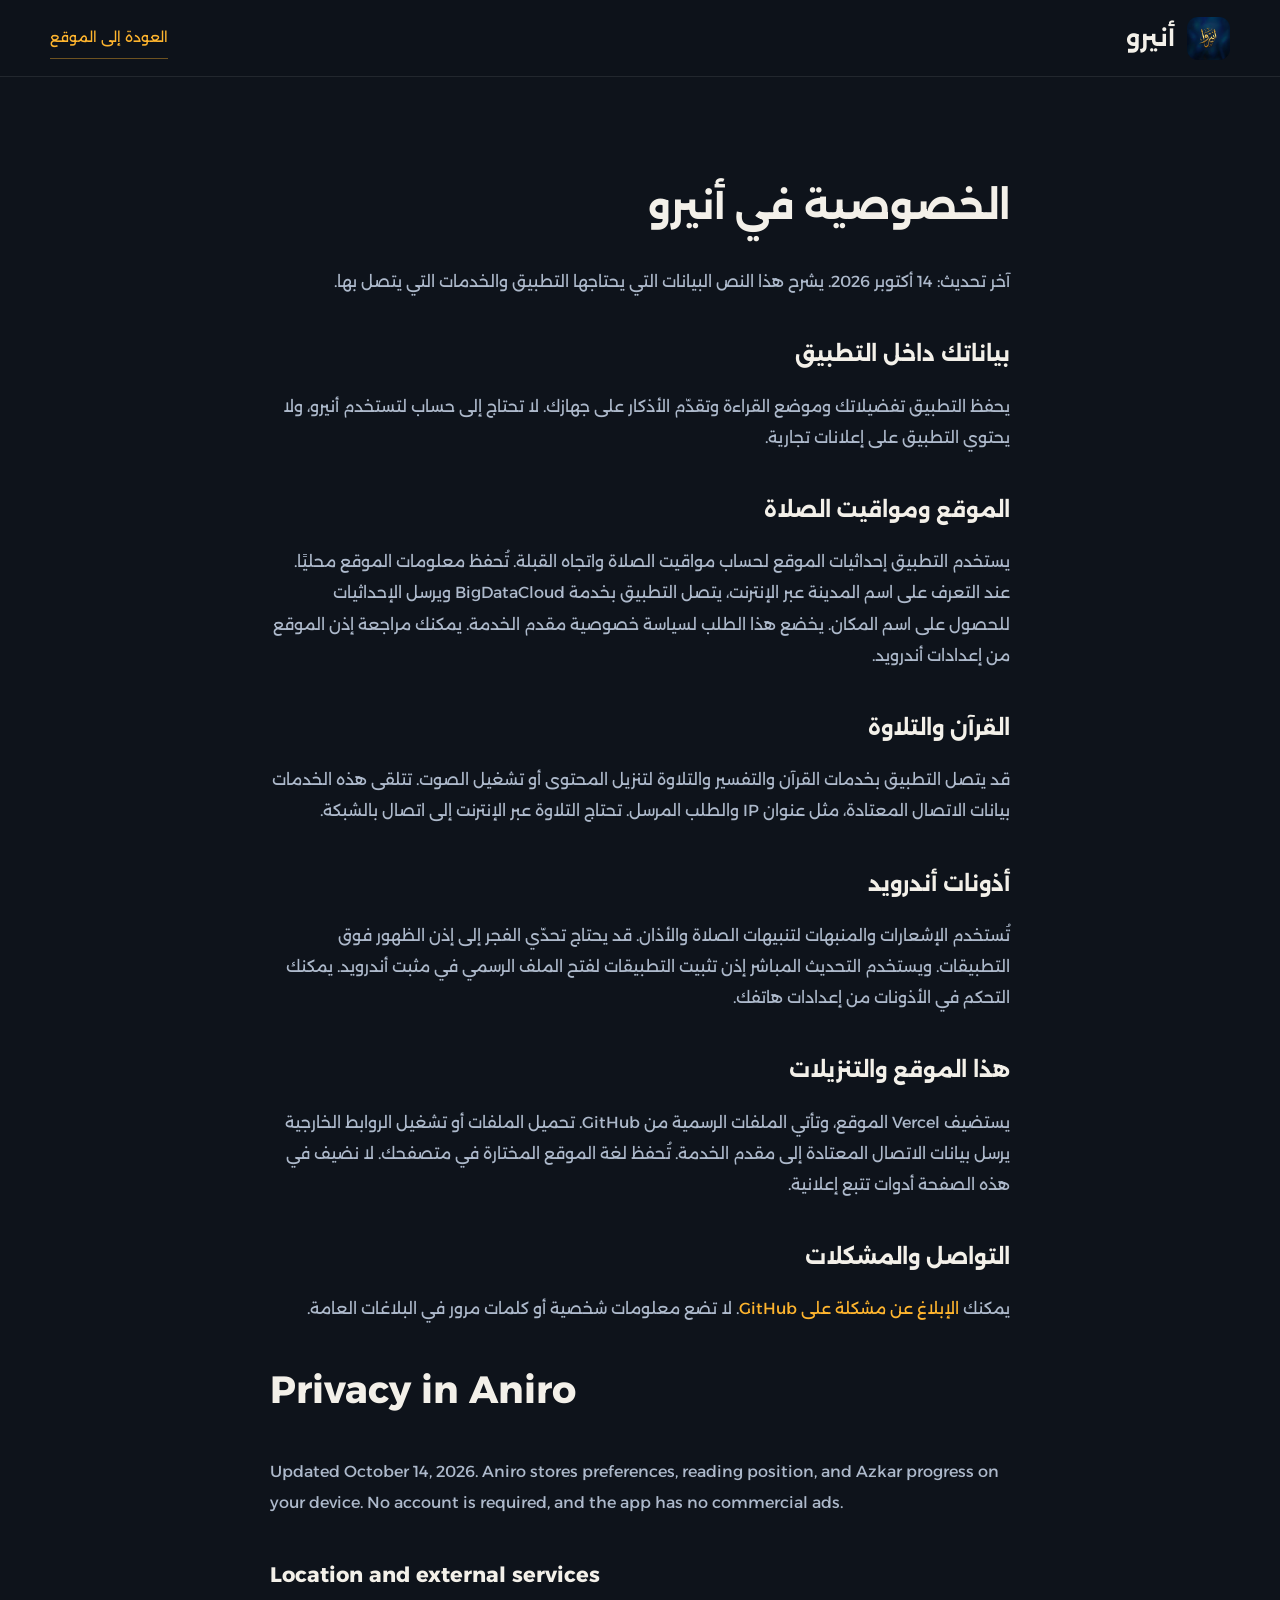
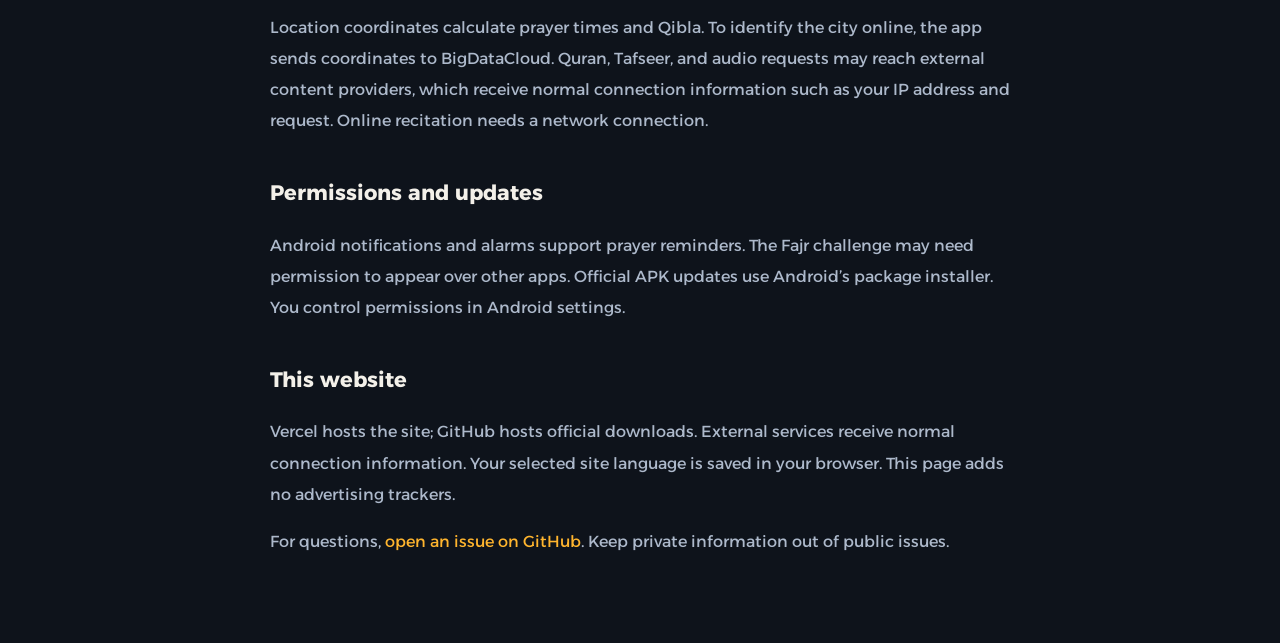
==== privacy.html @ b25a4a14 "Refresh Aniro website with current screenshots, launch films, and official updates" ====
<!doctype html><html lang="ar" dir="rtl"><head><meta charset="utf-8"><meta name="viewport" content="width=device-width,initial-scale=1"><title>الخصوصية — أنيرو</title><meta name="description" content="كيف يستخدم أنيرو الموقع والأذونات والخدمات الخارجية."><link rel="icon" href="/favicon.png"><link rel="stylesheet" href="/styles.css"><link rel="canonical" href="https://aniro.vercel.app/privacy.html"></head><body><header class="site-header"><div class="container nav-bar"><a class="brand" href="/"><img src="/assets/logo.png" width="43" height="43" alt=""><span>أنيرو</span></a><a class="text-link" href="/">العودة إلى الموقع</a></div></header><main class="container policy"><h1>الخصوصية في أنيرو</h1><p>آخر تحديث: 14 أكتوبر 2026. يشرح هذا النص البيانات التي يحتاجها التطبيق والخدمات التي يتصل بها.</p><h2>بياناتك داخل التطبيق</h2><p>يحفظ التطبيق تفضيلاتك وموضع القراءة وتقدّم الأذكار على جهازك. لا تحتاج إلى حساب لتستخدم أنيرو، ولا يحتوي التطبيق على إعلانات تجارية.</p><h2>الموقع ومواقيت الصلاة</h2><p>يستخدم التطبيق إحداثيات الموقع لحساب مواقيت الصلاة واتجاه القبلة. تُحفظ معلومات الموقع محليًا. عند التعرف على اسم المدينة عبر الإنترنت، يتصل التطبيق بخدمة BigDataCloud ويرسل الإحداثيات للحصول على اسم المكان. يخضع هذا الطلب لسياسة خصوصية مقدم الخدمة. يمكنك مراجعة إذن الموقع من إعدادات أندرويد.</p><h2>القرآن والتلاوة</h2><p>قد يتصل التطبيق بخدمات القرآن والتفسير والتلاوة لتنزيل المحتوى أو تشغيل الصوت. تتلقى هذه الخدمات بيانات الاتصال المعتادة، مثل عنوان IP والطلب المرسل. تحتاج التلاوة عبر الإنترنت إلى اتصال بالشبكة.</p><h2>أذونات أندرويد</h2><p>تُستخدم الإشعارات والمنبهات لتنبيهات الصلاة والأذان. قد يحتاج تحدّي الفجر إلى إذن الظهور فوق التطبيقات. ويستخدم التحديث المباشر إذن تثبيت التطبيقات لفتح الملف الرسمي في مثبت أندرويد. يمكنك التحكم في الأذونات من إعدادات هاتفك.</p><h2>هذا الموقع والتنزيلات</h2><p>يستضيف Vercel الموقع، وتأتي الملفات الرسمية من GitHub. تحميل الملفات أو تشغيل الروابط الخارجية يرسل بيانات الاتصال المعتادة إلى مقدم الخدمة. تُحفظ لغة الموقع المختارة في متصفحك. لا نضيف في هذه الصفحة أدوات تتبع إعلانية.</p><h2>التواصل والمشكلات</h2><p>يمكنك <a href="https://github.com/its3li/Aniro/issues" target="_blank" rel="noopener noreferrer">الإبلاغ عن مشكلة على GitHub</a>. لا تضع معلومات شخصية أو كلمات مرور في البلاغات العامة.</p><section lang="en" dir="ltr"><h1>Privacy in Aniro</h1><p>Updated October 14, 2026. Aniro stores preferences, reading position, and Azkar progress on your device. No account is required, and the app has no commercial ads.</p><h2>Location and external services</h2><p>Location coordinates calculate prayer times and Qibla. To identify the city online, the app sends coordinates to BigDataCloud. Quran, Tafseer, and audio requests may reach external content providers, which receive normal connection information such as your IP address and request. Online recitation needs a network connection.</p><h2>Permissions and updates</h2><p>Android notifications and alarms support prayer reminders. The Fajr challenge may need permission to appear over other apps. Official APK updates use Android’s package installer. You control permissions in Android settings.</p><h2>This website</h2><p>Vercel hosts the site; GitHub hosts official downloads. External services receive normal connection information. Your selected site language is saved in your browser. This page adds no advertising trackers.</p><p>For questions, <a href="https://github.com/its3li/Aniro/issues" target="_blank" rel="noopener noreferrer">open an issue on GitHub</a>. Keep private information out of public issues.</p></section></main></body></html>
---- styles.css ----
@font-face{font-family:Alexandria;src:url('/assets/fonts/alexandria.ttf') format('truetype');font-weight:100 900;font-display:swap}
@font-face{font-family:Space;src:url('/assets/fonts/space-grotesk.ttf') format('truetype');font-weight:300 700;font-display:swap}
:root{color-scheme:dark;--canvas:#0e131b;--surface:#161d28;--surface-soft:#111822;--ink:#f3f0e9;--muted:#adb9cb;--amber:#ffb52e;--line:#ffffff16;--radius:18px;--container:1180px}
*{box-sizing:border-box}html{scroll-behavior:smooth;scroll-padding-top:96px}body{margin:0;background:var(--canvas);color:var(--ink);font:400 16px/1.8 Alexandria,system-ui,sans-serif}html[lang=en] body{font-family:Space,system-ui,sans-serif}button,a{-webkit-tap-highlight-color:transparent}a{color:inherit;text-decoration:none}button{font:inherit;color:inherit;cursor:pointer}img{max-width:100%;height:auto;display:block}button:disabled{cursor:default}button:focus-visible,a:focus-visible,summary:focus-visible{outline:2px solid var(--amber);outline-offset:6px}::selection{background:var(--amber);color:var(--canvas)}.container{width:min(var(--container),calc(100% - 64px));margin-inline:auto}.skip-link{position:fixed;inset-inline-start:16px;top:12px;background:var(--amber);color:var(--canvas);padding:10px 18px;z-index:100;transform:translateY(-150%)}.skip-link:focus{transform:none}.site-header{position:sticky;top:0;z-index:30;background:#0e131be8;border-bottom:1px solid var(--line);backdrop-filter:blur(18px)}.nav-bar{height:76px;display:flex;align-items:center;justify-content:space-between;gap:28px}.brand{display:flex;align-items:center;gap:12px;font-size:24px;font-weight:650;white-space:nowrap}.brand img{width:43px;height:43px;border-radius:11px}.navigation{display:flex;align-items:center;gap:30px;font-size:13px;color:var(--muted)}.navigation a{padding:10px 0;transition:color .2s}.navigation a:hover{color:var(--ink)}.nav-actions{display:flex;align-items:center;gap:18px}.language-button{border:0;background:none;min-width:44px;min-height:44px;font-family:Space,Alexandria,sans-serif;font-size:14px}.button{min-height:50px;display:inline-flex;align-items:center;justify-content:center;gap:12px;padding:12px 24px;border:1px solid transparent;border-radius:12px;background:var(--amber);color:#10151d;font-weight:650;font-size:14px;white-space:nowrap;transition:transform .2s,background .2s}.button:hover{background:#ffc354;transform:translateY(-2px)}.button:active{transform:translateY(1px)}.button-small{min-height:42px;padding:9px 18px;font-size:12px}.button-quiet{background:transparent;color:var(--ink);border-color:#ffffff25}.button-quiet:hover{background:#ffffff09}.icon{width:22px;height:22px;flex-shrink:0;filter:brightness(0) saturate(100%) invert(95%)}.button .icon{filter:none}.button-quiet .icon{filter:brightness(0) invert(95%)}.menu-button{display:none;border:0;background:transparent;min-width:44px;min-height:44px}.mobile-nav{display:none;padding:10px 32px 22px;gap:10px}.mobile-nav a{padding:10px}.hero{position:relative;isolation:isolate;overflow:hidden}.hero-grid{display:grid;grid-template-columns:1.03fr 1fr;align-items:center;gap:60px;min-height:650px;padding-block:54px 64px}.hero-copy h1{font-size:clamp(46px,5vw,66px);font-weight:650;line-height:1.4;letter-spacing:-2px;margin:0 0 22px}.hero-copy h1 span{display:block;color:var(--amber)}html[lang=en] .hero-copy h1{font-size:clamp(48px,5.3vw,70px);line-height:1.13;letter-spacing:-3px}.hero-copy p{font-size:17px;color:var(--muted);max-width:420px;line-height:1.9;margin:0 0 32px}.hero-actions{display:flex;flex-wrap:wrap;gap:14px}.hero-visual{height:530px;position:relative;display:flex;align-items:center;justify-content:center;direction:ltr;isolation:isolate}.hero-visual:before{content:'';position:absolute;width:400px;height:400px;border-radius:50%;background:#ffb52e09;filter:blur(34px);z-index:-1}.device{background:#1a2230;border:6px solid #28313e;border-radius:31px;overflow:hidden;box-shadow:0 24px 65px #05091080;aspect-ratio:1080/2392}.device img{width:100%;height:100%;object-fit:contain}.hero-device{width:239px;z-index:2;rotate:-3deg}.hero-device-back{position:absolute;width:186px;rotate:9deg;translate:140px 20px;z-index:1;opacity:.78}.hero-visual .device{transition:transform .55s cubic-bezier(.2,.8,.2,1)}.hero-visual:hover .hero-device{transform:translateY(-6px) rotate(2deg)}.hero-visual:hover .hero-device-back{transform:translateX(10px) rotate(-2deg)}.essentials{border-block:1px solid var(--line);background:var(--surface-soft)}.essential-row{display:flex;justify-content:space-between;align-items:center;gap:24px;padding-block:22px;color:var(--muted);font-size:13px}.essential-row span{display:inline-flex;gap:10px;align-items:center}.essential-row .icon{width:19px;height:19px;opacity:.8}.section{padding-block:108px;scroll-margin-top:80px}.section-heading{max-width:650px;margin-bottom:48px}.section-heading h2,.support h2{font-weight:600;font-size:clamp(28px,3.3vw,44px);line-height:1.5;letter-spacing:-1px;margin:0 0 14px}.section-heading p{font-size:16px;line-height:1.9;color:var(--muted);margin:0;max-width:570px}html[lang=en] .section-heading h2{line-height:1.2;letter-spacing:-1.6px}.showcase-grid{display:grid;grid-template-columns:.9fr 1.1fr;align-items:center;gap:90px}.showcase-view{background:linear-gradient(140deg,#1b2533,#111924);height:650px;border-radius:24px;display:flex;align-items:center;justify-content:center;position:relative;overflow:hidden}.showcase-view:before{content:'';position:absolute;width:320px;height:320px;border:1px solid #ffb52e18;border-radius:50%}.showcase-device{width:256px;border-width:5px;box-shadow:0 20px 55px #080e17aa;transition:opacity .15s,transform .25s}.feature-tabs{display:flex;gap:8px;flex-wrap:wrap;margin-bottom:36px}.feature-tab{border:1px solid var(--line);background:transparent;border-radius:8px;min-height:44px;padding:10px 17px;font-size:13px;color:var(--muted);transition:background .2s,color .2s}.feature-tab[aria-selected=true]{background:var(--amber);border-color:var(--amber);color:#131a23}.feature-tab:hover{border-color:#ffffff44}.feature-detail h3{font-size:32px;font-weight:600;margin:0 0 20px;line-height:1.5;letter-spacing:-.7px}.feature-detail p{color:var(--muted);font-size:16px;line-height:1.95;margin:0;max-width:430px}.feature-detail ul{margin:26px 0 0;padding:0;list-style:none}.feature-detail li{display:flex;align-items:start;gap:12px;color:#d4dcea;font-size:14px;margin-top:14px}.feature-detail li .icon{filter:brightness(0) saturate(100%) invert(77%) sepia(65%) saturate(600%);width:20px;margin-top:3px}.feature-detail .image-note{margin-top:28px;font-size:12px;color:#94a3b8}.text-link{display:inline-flex;align-items:center;gap:10px;font-size:14px;padding:8px 0;border-bottom:1px solid #ffb52e66;color:var(--amber)}.text-link .icon{filter:brightness(0) saturate(100%) invert(77%) sepia(65%) saturate(600%)}.daily{padding-top:10px}.daily-grid{display:grid;grid-template-columns:1.2fr 1fr 1fr;gap:32px}.daily-item h3{font-size:22px;font-weight:550;margin:25px 0 8px;line-height:1.5}.daily-item p{font-size:14px;color:var(--muted);margin:0;line-height:1.85;max-width:300px}.daily-picture{height:390px;background:var(--surface-soft);border-radius:20px;overflow:hidden;position:relative;display:flex;justify-content:center;align-items:flex-start;padding-top:35px}.daily-picture img{width:205px;border-radius:22px;border:4px solid #27313d;box-shadow:0 18px 40px #080e1799}.daily-item:first-child .daily-picture{height:430px;background:#1b242e}.daily-item:first-child img{width:250px}.film-banner{display:grid;grid-template-columns:1fr 1fr;align-items:center;gap:60px;padding:50px;border:1px solid var(--line);border-radius:24px;background:var(--surface-soft);margin-top:76px}.film-banner h3{font-size:27px;font-weight:550;margin:0 0 12px;line-height:1.5}.film-banner p{font-size:14px;line-height:1.9;color:var(--muted);margin:0}.film-thumb{display:flex;align-items:center;justify-content:center;position:relative;background:#080e17;border:0;min-height:200px;overflow:hidden;border-radius:16px}.film-thumb img{width:80px;border-radius:20px;opacity:.8}.film-thumb .play-circle{width:52px;height:52px;position:absolute;border-radius:50%;background:var(--amber);display:grid;place-items:center;translate:75px 0;transition:scale .2s}.film-thumb:hover .play-circle{scale:1.08}.play-circle .icon{filter:none;width:20px}.install-section{background:var(--surface-soft);border-block:1px solid var(--line)}.install-grid{display:grid;grid-template-columns:1.2fr .8fr;gap:90px;align-items:start}.steps{counter-reset:steps;margin:0;padding:0;list-style:none}.steps li{display:grid;grid-template-columns:48px 1fr;gap:20px;padding-bottom:34px}.steps li:before{counter-increment:steps;content:counter(steps);width:44px;height:44px;display:grid;place-items:center;border:1px solid #ffb52e55;border-radius:12px;color:var(--amber);font-family:Space,sans-serif;font-size:18px}.steps h3{font-size:18px;line-height:1.6;margin:2px 0 10px;font-weight:550}.steps p{color:var(--muted);font-size:14px;line-height:1.9;margin:0;max-width:490px}.install-note{font-size:13px;line-height:1.9;color:#c4cede;background:#ffffff04;border-inline-start:2px solid var(--amber);padding:18px 22px;margin-top:4px}.release-block{border:1px solid var(--line);border-radius:20px;padding:32px;background:var(--canvas)}.release-block h3{font-size:22px;margin:0 0 16px;font-weight:550}.release-meta{display:flex;gap:12px;align-items:center;flex-wrap:wrap;font:14px Space,sans-serif;color:var(--muted);margin-bottom:26px}.release-version{color:var(--amber);font-weight:600}.release-block .button{width:100%}.release-status{font-size:12px;color:var(--muted);margin:16px 0 0;min-height:24px}.release-status a{color:var(--amber);text-decoration:underline}.release-block details{margin-top:24px;font-size:13px;border-top:1px solid var(--line);padding-top:18px}.release-block summary{cursor:pointer;font-weight:550}.release-block details p{color:var(--muted);line-height:1.9}.support{padding-block:76px;display:flex;align-items:center;justify-content:space-between;gap:60px}.support h2{font-size:28px}.support p{color:var(--muted);font-size:14px;margin:0;max-width:590px}.site-footer{border-top:1px solid var(--line)}.footer-row{display:flex;align-items:center;justify-content:space-between;gap:30px;padding-block:32px;font-size:12px;color:var(--muted)}.footer-links{display:flex;gap:25px;flex-wrap:wrap}.footer-links a:hover{color:var(--ink)}.footer-brand{font-weight:550;font-size:18px;color:var(--ink)}dialog{border:1px solid #ffffff28;background:var(--canvas);color:var(--ink);padding:24px;border-radius:22px;max-width:min(520px,calc(100% - 32px));max-height:calc(100dvh - 32px);width:100%;overflow:auto}dialog::backdrop{background:#050910dc;backdrop-filter:blur(8px)}.dialog-top{display:flex;align-items:center;justify-content:space-between;gap:20px;margin-bottom:18px}.dialog-top h2{font-size:18px;font-weight:550;margin:0}.close-button{border:0;background:#ffffff09;border-radius:50%;width:44px;height:44px;display:grid;place-items:center}.movie-player{display:block;width:auto;max-width:100%;max-height:65dvh;aspect-ratio:9/16;margin:auto;border-radius:15px;background:#080e17}.movie-language{display:flex;gap:12px;margin-top:18px;justify-content:center}.movie-language button{background:transparent;border:1px solid var(--line);border-radius:8px;padding:8px 15px;min-height:44px;font-size:13px}.movie-language button[aria-pressed=true]{border-color:var(--amber);color:var(--amber)}.policy{max-width:740px;padding-block:70px}.policy h1{font-size:38px}.policy h2{font-size:21px;margin-top:38px}.policy p{color:var(--muted);line-height:1.95}.policy a{color:var(--amber)}[hidden]{display:none!important}.reveal{opacity:1}.motion-ready .reveal{opacity:0;translate:0 20px;transition:opacity .65s,translate .65s}.motion-ready .reveal.is-visible{opacity:1;translate:0 0}
@media(min-width:768px) and (max-height:780px){.hero-grid{min-height:570px;padding-block:34px}.hero-visual{height:465px}.hero-device{width:206px}.hero-device-back{width:166px;translate:116px 15px}}
@media(max-width:1023px){.navigation{gap:18px}.hero-grid{gap:32px}.hero-copy h1{font-size:48px}.hero-copy p{font-size:15px}.hero-visual{height:475px}.hero-device{width:213px}.hero-device-back{width:170px;translate:108px 10px}.showcase-grid{gap:45px}.daily-grid{gap:20px}.install-grid{gap:40px}.film-banner{gap:30px;padding:32px}}
@media(max-width:767px){.container{width:calc(100% - 36px)}.nav-bar{height:68px;gap:14px}.brand{font-size:20px;gap:8px}.brand img{width:36px;height:36px;border-radius:9px}.navigation{display:none}.menu-button{display:grid;place-items:center}.nav-actions{gap:8px}.nav-actions .button-small{display:none}.mobile-nav.is-open{display:grid}.hero-grid{grid-template-columns:1fr;gap:20px;padding-block:34px 36px;min-height:0}.hero-copy{text-align:center}.hero-copy h1{font-size:42px;letter-spacing:-1px;margin-bottom:17px}html[lang=en] .hero-copy h1{font-size:48px;letter-spacing:-2px}.hero-copy p{font-size:14px;max-width:340px;margin:0 auto 25px}.hero-actions{justify-content:center;gap:10px}.hero-actions .button{font-size:12px;padding:11px 17px;min-height:46px}.hero-visual{height:385px}.hero-device{width:172px;rotate:-2deg}.hero-device-back{width:138px;translate:98px 12px}.essential-row{justify-content:center;flex-wrap:wrap;gap:16px 24px;font-size:11px;padding-block:18px}.essential-row .icon{width:16px;height:16px}.section{padding-block:65px}.section-heading{margin-bottom:30px}.section-heading h2{font-size:29px}.section-heading p{font-size:14px}.showcase-grid{grid-template-columns:1fr;gap:26px}.showcase-view{height:485px;grid-row:2}.showcase-device{width:204px}.feature-tabs{gap:7px;margin-bottom:23px}.feature-tab{font-size:11px;padding:9px 12px;min-height:44px}.feature-detail h3{font-size:26px;margin-bottom:14px}.feature-detail p{font-size:14px}.feature-detail ul{margin-top:19px;display:grid;gap:8px}.feature-detail li{font-size:12px;margin:0}.feature-detail .image-note{margin-top:14px;font-size:11px}.daily{padding-top:0}.daily-grid{grid-template-columns:1fr;gap:36px}.daily-item{display:grid;grid-template-columns:145px 1fr;gap:20px;align-items:center}.daily-picture,.daily-item:first-child .daily-picture{height:240px;padding-top:18px;border-radius:15px}.daily-picture img,.daily-item:first-child img{width:128px;border-radius:15px;border-width:3px}.daily-item h3{font-size:19px;margin:0 0 10px}.daily-item p{font-size:12px}.film-banner{grid-template-columns:1fr;gap:26px;padding:25px;margin-top:45px}.film-banner h3{font-size:24px}.film-thumb{min-height:170px}.install-grid{grid-template-columns:1fr;gap:32px}.steps li{grid-template-columns:38px 1fr;gap:14px}.steps li:before{width:36px;height:36px;font-size:15px}.steps h3{font-size:16px}.steps p{font-size:12px}.release-block{padding:25px}.support{flex-direction:column;align-items:start;gap:24px;padding-block:48px}.support h2{font-size:24px}.support p{font-size:13px}.footer-row{align-items:start;flex-direction:column;gap:18px}.footer-links{gap:20px}.policy{padding-block:40px}.policy h1{font-size:30px}}
@media(max-width:359px){.hero-copy h1{font-size:37px}.hero-visual{height:350px}.hero-device{width:156px}.hero-device-back{width:124px;translate:84px 10px}.hero-actions .button{padding-inline:12px;font-size:11px}.daily-item{grid-template-columns:120px 1fr;gap:16px}.daily-picture img,.daily-item:first-child img{width:110px}}
@media(prefers-reduced-motion:reduce){html{scroll-behavior:auto}*,*:before,*:after{animation:none!important;transition:none!important}.motion-ready .reveal{opacity:1;translate:none}.hero-visual:hover .device{transform:none}}
@supports not (backdrop-filter:blur(1px)){.site-header{background:var(--canvas)}}
.hero-copy h1 .hero-first-line{color:var(--ink)}
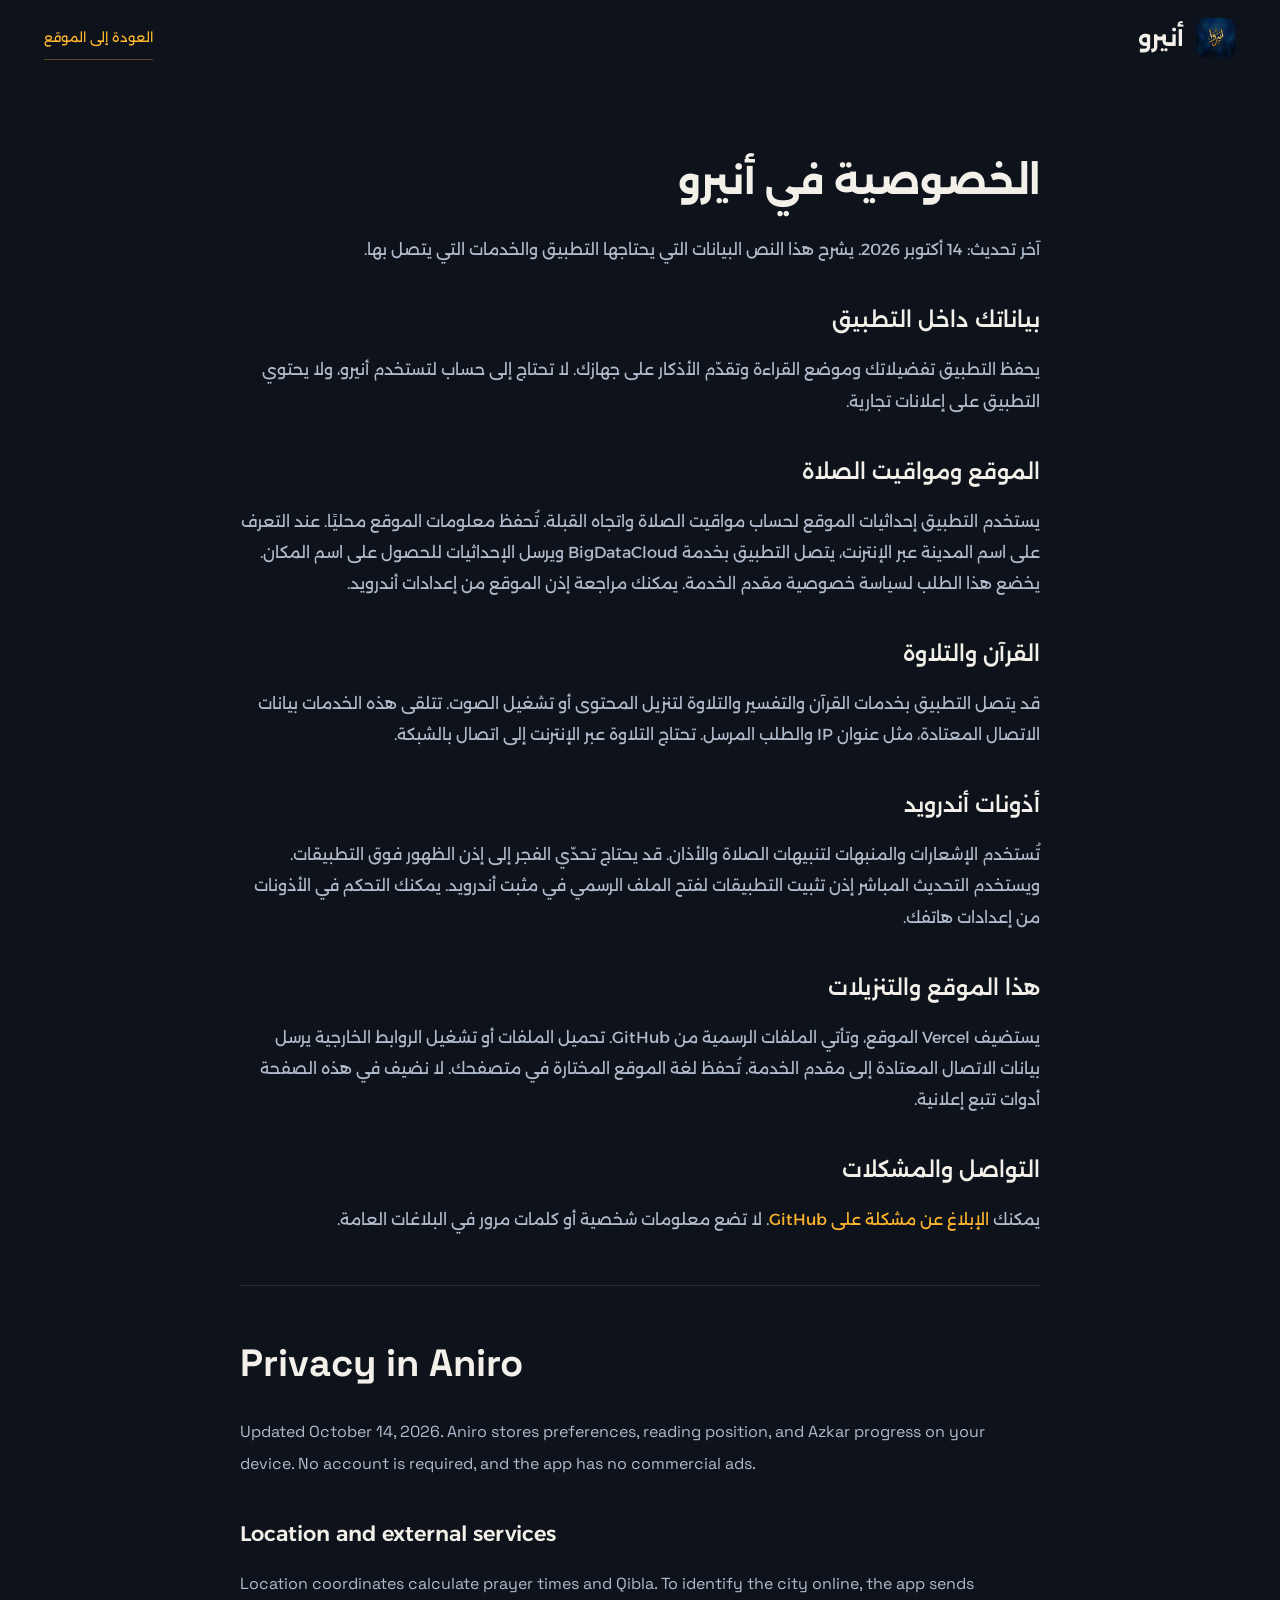
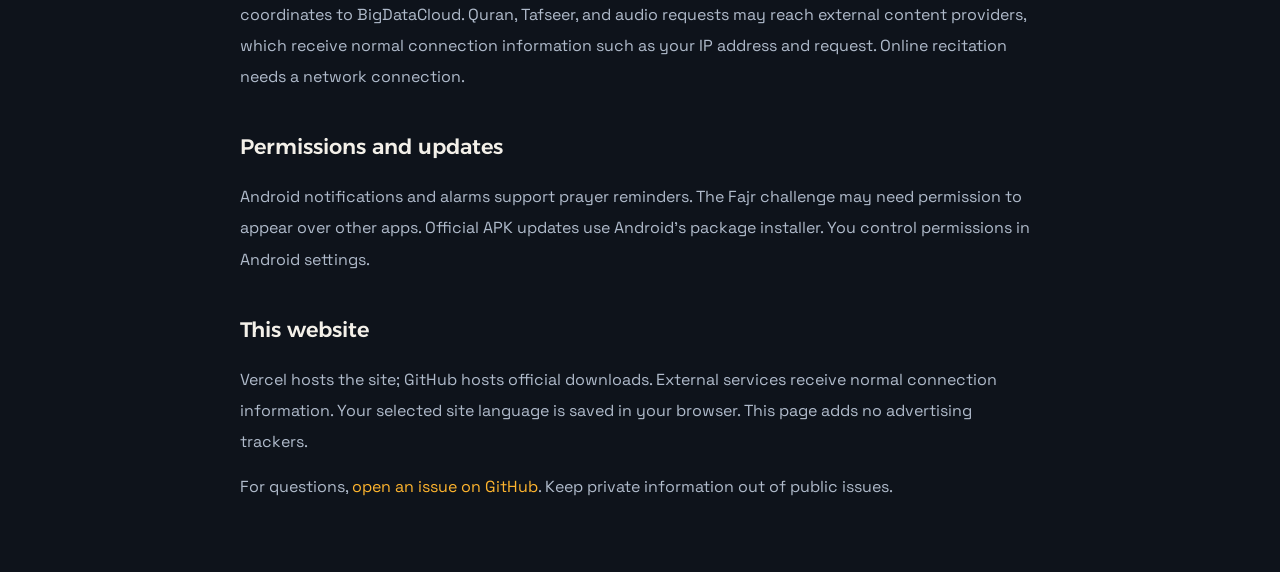
==== commit 8552b923: "Redesign the full Aniro website with an open screenshot gallery" ====
--- a/privacy.html
+++ b/privacy.html
@@ -1 +1 @@
-<!doctype html><html lang="ar" dir="rtl"><head><meta charset="utf-8"><meta name="viewport" content="width=device-width,initial-scale=1"><title>الخصوصية — أنيرو</title><meta name="description" content="كيف يستخدم أنيرو الموقع والأذونات والخدمات الخارجية."><link rel="icon" href="/favicon.png"><link rel="stylesheet" href="/styles.css"><link rel="canonical" href="https://aniro.vercel.app/privacy.html"></head><body><header class="site-header"><div class="container nav-bar"><a class="brand" href="/"><img src="/assets/logo.png" width="43" height="43" alt=""><span>أنيرو</span></a><a class="text-link" href="/">العودة إلى الموقع</a></div></header><main class="container policy"><h1>الخصوصية في أنيرو</h1><p>آخر تحديث: 14 أكتوبر 2026. يشرح هذا النص البيانات التي يحتاجها التطبيق والخدمات التي يتصل بها.</p><h2>بياناتك داخل التطبيق</h2><p>يحفظ التطبيق تفضيلاتك وموضع القراءة وتقدّم الأذكار على جهازك. لا تحتاج إلى حساب لتستخدم أنيرو، ولا يحتوي التطبيق على إعلانات تجارية.</p><h2>الموقع ومواقيت الصلاة</h2><p>يستخدم التطبيق إحداثيات الموقع لحساب مواقيت الصلاة واتجاه القبلة. تُحفظ معلومات الموقع محليًا. عند التعرف على اسم المدينة عبر الإنترنت، يتصل التطبيق بخدمة BigDataCloud ويرسل الإحداثيات للحصول على اسم المكان. يخضع هذا الطلب لسياسة خصوصية مقدم الخدمة. يمكنك مراجعة إذن الموقع من إعدادات أندرويد.</p><h2>القرآن والتلاوة</h2><p>قد يتصل التطبيق بخدمات القرآن والتفسير والتلاوة لتنزيل المحتوى أو تشغيل الصوت. تتلقى هذه الخدمات بيانات الاتصال المعتادة، مثل عنوان IP والطلب المرسل. تحتاج التلاوة عبر الإنترنت إلى اتصال بالشبكة.</p><h2>أذونات أندرويد</h2><p>تُستخدم الإشعارات والمنبهات لتنبيهات الصلاة والأذان. قد يحتاج تحدّي الفجر إلى إذن الظهور فوق التطبيقات. ويستخدم التحديث المباشر إذن تثبيت التطبيقات لفتح الملف الرسمي في مثبت أندرويد. يمكنك التحكم في الأذونات من إعدادات هاتفك.</p><h2>هذا الموقع والتنزيلات</h2><p>يستضيف Vercel الموقع، وتأتي الملفات الرسمية من GitHub. تحميل الملفات أو تشغيل الروابط الخارجية يرسل بيانات الاتصال المعتادة إلى مقدم الخدمة. تُحفظ لغة الموقع المختارة في متصفحك. لا نضيف في هذه الصفحة أدوات تتبع إعلانية.</p><h2>التواصل والمشكلات</h2><p>يمكنك <a href="https://github.com/its3li/Aniro/issues" target="_blank" rel="noopener noreferrer">الإبلاغ عن مشكلة على GitHub</a>. لا تضع معلومات شخصية أو كلمات مرور في البلاغات العامة.</p><section lang="en" dir="ltr"><h1>Privacy in Aniro</h1><p>Updated October 14, 2026. Aniro stores preferences, reading position, and Azkar progress on your device. No account is required, and the app has no commercial ads.</p><h2>Location and external services</h2><p>Location coordinates calculate prayer times and Qibla. To identify the city online, the app sends coordinates to BigDataCloud. Quran, Tafseer, and audio requests may reach external content providers, which receive normal connection information such as your IP address and request. Online recitation needs a network connection.</p><h2>Permissions and updates</h2><p>Android notifications and alarms support prayer reminders. The Fajr challenge may need permission to appear over other apps. Official APK updates use Android’s package installer. You control permissions in Android settings.</p><h2>This website</h2><p>Vercel hosts the site; GitHub hosts official downloads. External services receive normal connection information. Your selected site language is saved in your browser. This page adds no advertising trackers.</p><p>For questions, <a href="https://github.com/its3li/Aniro/issues" target="_blank" rel="noopener noreferrer">open an issue on GitHub</a>. Keep private information out of public issues.</p></section></main></body></html>
+<!doctype html><html lang="ar" dir="rtl"><head><meta charset="utf-8"><meta name="viewport" content="width=device-width,initial-scale=1"><title>الخصوصية | أنيرو</title><meta name="description" content="كيف يستخدم أنيرو الموقع والأذونات والخدمات الخارجية."><link rel="icon" href="/favicon.png"><link rel="stylesheet" href="/styles.css"><link rel="canonical" href="https://aniro.vercel.app/privacy.html"></head><body><header class="site-header"><div class="container nav-bar"><a class="brand" href="/"><img src="/assets/logo.png" width="43" height="43" alt=""><span>أنيرو</span></a><a class="text-link" href="/">العودة إلى الموقع</a></div></header><main class="container policy"><h1>الخصوصية في أنيرو</h1><p>آخر تحديث: 14 أكتوبر 2026. يشرح هذا النص البيانات التي يحتاجها التطبيق والخدمات التي يتصل بها.</p><h2>بياناتك داخل التطبيق</h2><p>يحفظ التطبيق تفضيلاتك وموضع القراءة وتقدّم الأذكار على جهازك. لا تحتاج إلى حساب لتستخدم أنيرو، ولا يحتوي التطبيق على إعلانات تجارية.</p><h2>الموقع ومواقيت الصلاة</h2><p>يستخدم التطبيق إحداثيات الموقع لحساب مواقيت الصلاة واتجاه القبلة. تُحفظ معلومات الموقع محليًا. عند التعرف على اسم المدينة عبر الإنترنت، يتصل التطبيق بخدمة BigDataCloud ويرسل الإحداثيات للحصول على اسم المكان. يخضع هذا الطلب لسياسة خصوصية مقدم الخدمة. يمكنك مراجعة إذن الموقع من إعدادات أندرويد.</p><h2>القرآن والتلاوة</h2><p>قد يتصل التطبيق بخدمات القرآن والتفسير والتلاوة لتنزيل المحتوى أو تشغيل الصوت. تتلقى هذه الخدمات بيانات الاتصال المعتادة، مثل عنوان IP والطلب المرسل. تحتاج التلاوة عبر الإنترنت إلى اتصال بالشبكة.</p><h2>أذونات أندرويد</h2><p>تُستخدم الإشعارات والمنبهات لتنبيهات الصلاة والأذان. قد يحتاج تحدّي الفجر إلى إذن الظهور فوق التطبيقات. ويستخدم التحديث المباشر إذن تثبيت التطبيقات لفتح الملف الرسمي في مثبت أندرويد. يمكنك التحكم في الأذونات من إعدادات هاتفك.</p><h2>هذا الموقع والتنزيلات</h2><p>يستضيف Vercel الموقع، وتأتي الملفات الرسمية من GitHub. تحميل الملفات أو تشغيل الروابط الخارجية يرسل بيانات الاتصال المعتادة إلى مقدم الخدمة. تُحفظ لغة الموقع المختارة في متصفحك. لا نضيف في هذه الصفحة أدوات تتبع إعلانية.</p><h2>التواصل والمشكلات</h2><p>يمكنك <a href="https://github.com/its3li/Aniro/issues" target="_blank" rel="noopener noreferrer">الإبلاغ عن مشكلة على GitHub</a>. لا تضع معلومات شخصية أو كلمات مرور في البلاغات العامة.</p><section lang="en" dir="ltr"><h1>Privacy in Aniro</h1><p>Updated October 14, 2026. Aniro stores preferences, reading position, and Azkar progress on your device. No account is required, and the app has no commercial ads.</p><h2>Location and external services</h2><p>Location coordinates calculate prayer times and Qibla. To identify the city online, the app sends coordinates to BigDataCloud. Quran, Tafseer, and audio requests may reach external content providers, which receive normal connection information such as your IP address and request. Online recitation needs a network connection.</p><h2>Permissions and updates</h2><p>Android notifications and alarms support prayer reminders. The Fajr challenge may need permission to appear over other apps. Official APK updates use Android’s package installer. You control permissions in Android settings.</p><h2>This website</h2><p>Vercel hosts the site; GitHub hosts official downloads. External services receive normal connection information. Your selected site language is saved in your browser. This page adds no advertising trackers.</p><p>For questions, <a href="https://github.com/its3li/Aniro/issues" target="_blank" rel="noopener noreferrer">open an issue on GitHub</a>. Keep private information out of public issues.</p></section></main></body></html>
--- a/styles.css
+++ b/styles.css
@@ -1,11 +1,16 @@
 @font-face{font-family:Alexandria;src:url('/assets/fonts/alexandria.ttf') format('truetype');font-weight:100 900;font-display:swap}
 @font-face{font-family:Space;src:url('/assets/fonts/space-grotesk.ttf') format('truetype');font-weight:300 700;font-display:swap}
-:root{color-scheme:dark;--canvas:#0e131b;--surface:#161d28;--surface-soft:#111822;--ink:#f3f0e9;--muted:#adb9cb;--amber:#ffb52e;--line:#ffffff16;--radius:18px;--container:1180px}
-*{box-sizing:border-box}html{scroll-behavior:smooth;scroll-padding-top:96px}body{margin:0;background:var(--canvas);color:var(--ink);font:400 16px/1.8 Alexandria,system-ui,sans-serif}html[lang=en] body{font-family:Space,system-ui,sans-serif}button,a{-webkit-tap-highlight-color:transparent}a{color:inherit;text-decoration:none}button{font:inherit;color:inherit;cursor:pointer}img{max-width:100%;height:auto;display:block}button:disabled{cursor:default}button:focus-visible,a:focus-visible,summary:focus-visible{outline:2px solid var(--amber);outline-offset:6px}::selection{background:var(--amber);color:var(--canvas)}.container{width:min(var(--container),calc(100% - 64px));margin-inline:auto}.skip-link{position:fixed;inset-inline-start:16px;top:12px;background:var(--amber);color:var(--canvas);padding:10px 18px;z-index:100;transform:translateY(-150%)}.skip-link:focus{transform:none}.site-header{position:sticky;top:0;z-index:30;background:#0e131be8;border-bottom:1px solid var(--line);backdrop-filter:blur(18px)}.nav-bar{height:76px;display:flex;align-items:center;justify-content:space-between;gap:28px}.brand{display:flex;align-items:center;gap:12px;font-size:24px;font-weight:650;white-space:nowrap}.brand img{width:43px;height:43px;border-radius:11px}.navigation{display:flex;align-items:center;gap:30px;font-size:13px;color:var(--muted)}.navigation a{padding:10px 0;transition:color .2s}.navigation a:hover{color:var(--ink)}.nav-actions{display:flex;align-items:center;gap:18px}.language-button{border:0;background:none;min-width:44px;min-height:44px;font-family:Space,Alexandria,sans-serif;font-size:14px}.button{min-height:50px;display:inline-flex;align-items:center;justify-content:center;gap:12px;padding:12px 24px;border:1px solid transparent;border-radius:12px;background:var(--amber);color:#10151d;font-weight:650;font-size:14px;white-space:nowrap;transition:transform .2s,background .2s}.button:hover{background:#ffc354;transform:translateY(-2px)}.button:active{transform:translateY(1px)}.button-small{min-height:42px;padding:9px 18px;font-size:12px}.button-quiet{background:transparent;color:var(--ink);border-color:#ffffff25}.button-quiet:hover{background:#ffffff09}.icon{width:22px;height:22px;flex-shrink:0;filter:brightness(0) saturate(100%) invert(95%)}.button .icon{filter:none}.button-quiet .icon{filter:brightness(0) invert(95%)}.menu-button{display:none;border:0;background:transparent;min-width:44px;min-height:44px}.mobile-nav{display:none;padding:10px 32px 22px;gap:10px}.mobile-nav a{padding:10px}.hero{position:relative;isolation:isolate;overflow:hidden}.hero-grid{display:grid;grid-template-columns:1.03fr 1fr;align-items:center;gap:60px;min-height:650px;padding-block:54px 64px}.hero-copy h1{font-size:clamp(46px,5vw,66px);font-weight:650;line-height:1.4;letter-spacing:-2px;margin:0 0 22px}.hero-copy h1 span{display:block;color:var(--amber)}html[lang=en] .hero-copy h1{font-size:clamp(48px,5.3vw,70px);line-height:1.13;letter-spacing:-3px}.hero-copy p{font-size:17px;color:var(--muted);max-width:420px;line-height:1.9;margin:0 0 32px}.hero-actions{display:flex;flex-wrap:wrap;gap:14px}.hero-visual{height:530px;position:relative;display:flex;align-items:center;justify-content:center;direction:ltr;isolation:isolate}.hero-visual:before{content:'';position:absolute;width:400px;height:400px;border-radius:50%;background:#ffb52e09;filter:blur(34px);z-index:-1}.device{background:#1a2230;border:6px solid #28313e;border-radius:31px;overflow:hidden;box-shadow:0 24px 65px #05091080;aspect-ratio:1080/2392}.device img{width:100%;height:100%;object-fit:contain}.hero-device{width:239px;z-index:2;rotate:-3deg}.hero-device-back{position:absolute;width:186px;rotate:9deg;translate:140px 20px;z-index:1;opacity:.78}.hero-visual .device{transition:transform .55s cubic-bezier(.2,.8,.2,1)}.hero-visual:hover .hero-device{transform:translateY(-6px) rotate(2deg)}.hero-visual:hover .hero-device-back{transform:translateX(10px) rotate(-2deg)}.essentials{border-block:1px solid var(--line);background:var(--surface-soft)}.essential-row{display:flex;justify-content:space-between;align-items:center;gap:24px;padding-block:22px;color:var(--muted);font-size:13px}.essential-row span{display:inline-flex;gap:10px;align-items:center}.essential-row .icon{width:19px;height:19px;opacity:.8}.section{padding-block:108px;scroll-margin-top:80px}.section-heading{max-width:650px;margin-bottom:48px}.section-heading h2,.support h2{font-weight:600;font-size:clamp(28px,3.3vw,44px);line-height:1.5;letter-spacing:-1px;margin:0 0 14px}.section-heading p{font-size:16px;line-height:1.9;color:var(--muted);margin:0;max-width:570px}html[lang=en] .section-heading h2{line-height:1.2;letter-spacing:-1.6px}.showcase-grid{display:grid;grid-template-columns:.9fr 1.1fr;align-items:center;gap:90px}.showcase-view{background:linear-gradient(140deg,#1b2533,#111924);height:650px;border-radius:24px;display:flex;align-items:center;justify-content:center;position:relative;overflow:hidden}.showcase-view:before{content:'';position:absolute;width:320px;height:320px;border:1px solid #ffb52e18;border-radius:50%}.showcase-device{width:256px;border-width:5px;box-shadow:0 20px 55px #080e17aa;transition:opacity .15s,transform .25s}.feature-tabs{display:flex;gap:8px;flex-wrap:wrap;margin-bottom:36px}.feature-tab{border:1px solid var(--line);background:transparent;border-radius:8px;min-height:44px;padding:10px 17px;font-size:13px;color:var(--muted);transition:background .2s,color .2s}.feature-tab[aria-selected=true]{background:var(--amber);border-color:var(--amber);color:#131a23}.feature-tab:hover{border-color:#ffffff44}.feature-detail h3{font-size:32px;font-weight:600;margin:0 0 20px;line-height:1.5;letter-spacing:-.7px}.feature-detail p{color:var(--muted);font-size:16px;line-height:1.95;margin:0;max-width:430px}.feature-detail ul{margin:26px 0 0;padding:0;list-style:none}.feature-detail li{display:flex;align-items:start;gap:12px;color:#d4dcea;font-size:14px;margin-top:14px}.feature-detail li .icon{filter:brightness(0) saturate(100%) invert(77%) sepia(65%) saturate(600%);width:20px;margin-top:3px}.feature-detail .image-note{margin-top:28px;font-size:12px;color:#94a3b8}.text-link{display:inline-flex;align-items:center;gap:10px;font-size:14px;padding:8px 0;border-bottom:1px solid #ffb52e66;color:var(--amber)}.text-link .icon{filter:brightness(0) saturate(100%) invert(77%) sepia(65%) saturate(600%)}.daily{padding-top:10px}.daily-grid{display:grid;grid-template-columns:1.2fr 1fr 1fr;gap:32px}.daily-item h3{font-size:22px;font-weight:550;margin:25px 0 8px;line-height:1.5}.daily-item p{font-size:14px;color:var(--muted);margin:0;line-height:1.85;max-width:300px}.daily-picture{height:390px;background:var(--surface-soft);border-radius:20px;overflow:hidden;position:relative;display:flex;justify-content:center;align-items:flex-start;padding-top:35px}.daily-picture img{width:205px;border-radius:22px;border:4px solid #27313d;box-shadow:0 18px 40px #080e1799}.daily-item:first-child .daily-picture{height:430px;background:#1b242e}.daily-item:first-child img{width:250px}.film-banner{display:grid;grid-template-columns:1fr 1fr;align-items:center;gap:60px;padding:50px;border:1px solid var(--line);border-radius:24px;background:var(--surface-soft);margin-top:76px}.film-banner h3{font-size:27px;font-weight:550;margin:0 0 12px;line-height:1.5}.film-banner p{font-size:14px;line-height:1.9;color:var(--muted);margin:0}.film-thumb{display:flex;align-items:center;justify-content:center;position:relative;background:#080e17;border:0;min-height:200px;overflow:hidden;border-radius:16px}.film-thumb img{width:80px;border-radius:20px;opacity:.8}.film-thumb .play-circle{width:52px;height:52px;position:absolute;border-radius:50%;background:var(--amber);display:grid;place-items:center;translate:75px 0;transition:scale .2s}.film-thumb:hover .play-circle{scale:1.08}.play-circle .icon{filter:none;width:20px}.install-section{background:var(--surface-soft);border-block:1px solid var(--line)}.install-grid{display:grid;grid-template-columns:1.2fr .8fr;gap:90px;align-items:start}.steps{counter-reset:steps;margin:0;padding:0;list-style:none}.steps li{display:grid;grid-template-columns:48px 1fr;gap:20px;padding-bottom:34px}.steps li:before{counter-increment:steps;content:counter(steps);width:44px;height:44px;display:grid;place-items:center;border:1px solid #ffb52e55;border-radius:12px;color:var(--amber);font-family:Space,sans-serif;font-size:18px}.steps h3{font-size:18px;line-height:1.6;margin:2px 0 10px;font-weight:550}.steps p{color:var(--muted);font-size:14px;line-height:1.9;margin:0;max-width:490px}.install-note{font-size:13px;line-height:1.9;color:#c4cede;background:#ffffff04;border-inline-start:2px solid var(--amber);padding:18px 22px;margin-top:4px}.release-block{border:1px solid var(--line);border-radius:20px;padding:32px;background:var(--canvas)}.release-block h3{font-size:22px;margin:0 0 16px;font-weight:550}.release-meta{display:flex;gap:12px;align-items:center;flex-wrap:wrap;font:14px Space,sans-serif;color:var(--muted);margin-bottom:26px}.release-version{color:var(--amber);font-weight:600}.release-block .button{width:100%}.release-status{font-size:12px;color:var(--muted);margin:16px 0 0;min-height:24px}.release-status a{color:var(--amber);text-decoration:underline}.release-block details{margin-top:24px;font-size:13px;border-top:1px solid var(--line);padding-top:18px}.release-block summary{cursor:pointer;font-weight:550}.release-block details p{color:var(--muted);line-height:1.9}.support{padding-block:76px;display:flex;align-items:center;justify-content:space-between;gap:60px}.support h2{font-size:28px}.support p{color:var(--muted);font-size:14px;margin:0;max-width:590px}.site-footer{border-top:1px solid var(--line)}.footer-row{display:flex;align-items:center;justify-content:space-between;gap:30px;padding-block:32px;font-size:12px;color:var(--muted)}.footer-links{display:flex;gap:25px;flex-wrap:wrap}.footer-links a:hover{color:var(--ink)}.footer-brand{font-weight:550;font-size:18px;color:var(--ink)}dialog{border:1px solid #ffffff28;background:var(--canvas);color:var(--ink);padding:24px;border-radius:22px;max-width:min(520px,calc(100% - 32px));max-height:calc(100dvh - 32px);width:100%;overflow:auto}dialog::backdrop{background:#050910dc;backdrop-filter:blur(8px)}.dialog-top{display:flex;align-items:center;justify-content:space-between;gap:20px;margin-bottom:18px}.dialog-top h2{font-size:18px;font-weight:550;margin:0}.close-button{border:0;background:#ffffff09;border-radius:50%;width:44px;height:44px;display:grid;place-items:center}.movie-player{display:block;width:auto;max-width:100%;max-height:65dvh;aspect-ratio:9/16;margin:auto;border-radius:15px;background:#080e17}.movie-language{display:flex;gap:12px;margin-top:18px;justify-content:center}.movie-language button{background:transparent;border:1px solid var(--line);border-radius:8px;padding:8px 15px;min-height:44px;font-size:13px}.movie-language button[aria-pressed=true]{border-color:var(--amber);color:var(--amber)}.policy{max-width:740px;padding-block:70px}.policy h1{font-size:38px}.policy h2{font-size:21px;margin-top:38px}.policy p{color:var(--muted);line-height:1.95}.policy a{color:var(--amber)}[hidden]{display:none!important}.reveal{opacity:1}.motion-ready .reveal{opacity:0;translate:0 20px;transition:opacity .65s,translate .65s}.motion-ready .reveal.is-visible{opacity:1;translate:0 0}
-@media(min-width:768px) and (max-height:780px){.hero-grid{min-height:570px;padding-block:34px}.hero-visual{height:465px}.hero-device{width:206px}.hero-device-back{width:166px;translate:116px 15px}}
-@media(max-width:1023px){.navigation{gap:18px}.hero-grid{gap:32px}.hero-copy h1{font-size:48px}.hero-copy p{font-size:15px}.hero-visual{height:475px}.hero-device{width:213px}.hero-device-back{width:170px;translate:108px 10px}.showcase-grid{gap:45px}.daily-grid{gap:20px}.install-grid{gap:40px}.film-banner{gap:30px;padding:32px}}
-@media(max-width:767px){.container{width:calc(100% - 36px)}.nav-bar{height:68px;gap:14px}.brand{font-size:20px;gap:8px}.brand img{width:36px;height:36px;border-radius:9px}.navigation{display:none}.menu-button{display:grid;place-items:center}.nav-actions{gap:8px}.nav-actions .button-small{display:none}.mobile-nav.is-open{display:grid}.hero-grid{grid-template-columns:1fr;gap:20px;padding-block:34px 36px;min-height:0}.hero-copy{text-align:center}.hero-copy h1{font-size:42px;letter-spacing:-1px;margin-bottom:17px}html[lang=en] .hero-copy h1{font-size:48px;letter-spacing:-2px}.hero-copy p{font-size:14px;max-width:340px;margin:0 auto 25px}.hero-actions{justify-content:center;gap:10px}.hero-actions .button{font-size:12px;padding:11px 17px;min-height:46px}.hero-visual{height:385px}.hero-device{width:172px;rotate:-2deg}.hero-device-back{width:138px;translate:98px 12px}.essential-row{justify-content:center;flex-wrap:wrap;gap:16px 24px;font-size:11px;padding-block:18px}.essential-row .icon{width:16px;height:16px}.section{padding-block:65px}.section-heading{margin-bottom:30px}.section-heading h2{font-size:29px}.section-heading p{font-size:14px}.showcase-grid{grid-template-columns:1fr;gap:26px}.showcase-view{height:485px;grid-row:2}.showcase-device{width:204px}.feature-tabs{gap:7px;margin-bottom:23px}.feature-tab{font-size:11px;padding:9px 12px;min-height:44px}.feature-detail h3{font-size:26px;margin-bottom:14px}.feature-detail p{font-size:14px}.feature-detail ul{margin-top:19px;display:grid;gap:8px}.feature-detail li{font-size:12px;margin:0}.feature-detail .image-note{margin-top:14px;font-size:11px}.daily{padding-top:0}.daily-grid{grid-template-columns:1fr;gap:36px}.daily-item{display:grid;grid-template-columns:145px 1fr;gap:20px;align-items:center}.daily-picture,.daily-item:first-child .daily-picture{height:240px;padding-top:18px;border-radius:15px}.daily-picture img,.daily-item:first-child img{width:128px;border-radius:15px;border-width:3px}.daily-item h3{font-size:19px;margin:0 0 10px}.daily-item p{font-size:12px}.film-banner{grid-template-columns:1fr;gap:26px;padding:25px;margin-top:45px}.film-banner h3{font-size:24px}.film-thumb{min-height:170px}.install-grid{grid-template-columns:1fr;gap:32px}.steps li{grid-template-columns:38px 1fr;gap:14px}.steps li:before{width:36px;height:36px;font-size:15px}.steps h3{font-size:16px}.steps p{font-size:12px}.release-block{padding:25px}.support{flex-direction:column;align-items:start;gap:24px;padding-block:48px}.support h2{font-size:24px}.support p{font-size:13px}.footer-row{align-items:start;flex-direction:column;gap:18px}.footer-links{gap:20px}.policy{padding-block:40px}.policy h1{font-size:30px}}
-@media(max-width:359px){.hero-copy h1{font-size:37px}.hero-visual{height:350px}.hero-device{width:156px}.hero-device-back{width:124px;translate:84px 10px}.hero-actions .button{padding-inline:12px;font-size:11px}.daily-item{grid-template-columns:120px 1fr;gap:16px}.daily-picture img,.daily-item:first-child img{width:110px}}
-@media(prefers-reduced-motion:reduce){html{scroll-behavior:auto}*,*:before,*:after{animation:none!important;transition:none!important}.motion-ready .reveal{opacity:1;translate:none}.hero-visual:hover .device{transform:none}}
+:root{color-scheme:dark;--canvas:#0e131b;--surface:#141c27;--ink:#f3f0e9;--muted:#b0bbcb;--amber:#ffb52e;--line:#ffffff1a;--max:1240px;--ease:cubic-bezier(.22,.8,.25,1)}
+*{box-sizing:border-box}html{scroll-behavior:smooth;scroll-padding-top:100px}body{margin:0;background:var(--canvas);color:var(--ink);font:400 16px/1.85 Alexandria,system-ui,sans-serif}html[lang=en] body{font-family:Space,system-ui,sans-serif}a{color:inherit;text-decoration:none}button{font:inherit;color:inherit;cursor:pointer}figure,p,h1,h2,h3{margin:0}img{display:block;max-width:100%;height:auto}a,button{-webkit-tap-highlight-color:transparent}a:focus-visible,button:focus-visible,summary:focus-visible,[tabindex]:focus-visible{outline:2px solid var(--amber);outline-offset:6px}::selection{background:var(--amber);color:var(--canvas)}.container{width:min(var(--max),calc(100% - 88px));margin-inline:auto}.accent{color:var(--amber)}.icon{width:22px;height:22px;flex-shrink:0;filter:brightness(0) invert(95%)}.skip-link{position:fixed;top:8px;inset-inline-start:12px;z-index:100;background:var(--amber);color:var(--canvas);padding:10px 20px;translate:0 -160%}.skip-link:focus{translate:none}.site-header{position:sticky;top:0;z-index:30;background:#0e131bed;backdrop-filter:blur(16px)}.nav-bar{height:76px;display:flex;justify-content:space-between;align-items:center;gap:36px}.brand{display:flex;gap:12px;align-items:center;font-size:23px;font-weight:650;white-space:nowrap}.brand img{width:40px;height:40px;border-radius:11px}.navigation{display:flex;gap:30px;color:var(--muted);font-size:13px;align-items:center}.navigation a{padding-block:13px;white-space:nowrap;transition:color .2s}.navigation a:hover{color:var(--ink)}.nav-actions{display:flex;gap:22px;align-items:center}.language-button{background:none;border:0;min-height:44px;min-width:44px;font-family:Space,Alexandria,sans-serif;font-size:13px}.button{display:inline-flex;align-items:center;justify-content:center;gap:24px;min-height:56px;padding:14px 26px;background:var(--amber);border:1px solid var(--amber);border-radius:10px;color:#121922;font-size:14px;font-weight:650;white-space:nowrap;transition:background .2s,translate .2s}.button .icon{filter:none;width:20px;height:20px}.button:hover{background:#ffc250;translate:0 -2px}.button:active{translate:0 1px}.button-small{font-size:12px;min-height:44px;padding:10px 18px}.menu-button{display:none;min-width:44px;min-height:44px;border:0;background:transparent}.mobile-nav{display:none}.link-arrow{display:inline-flex;gap:18px;align-items:center;font-size:14px;font-weight:450;min-height:44px}.link-arrow .icon{width:20px;transition:translate .2s}.link-arrow:hover .icon{translate:-4px 0}html[dir=ltr] .link-arrow .icon{rotate:180deg}html[dir=ltr] .link-arrow:hover .icon{translate:4px 0}
+.hero{display:grid;grid-template-columns:1fr 1.05fr;align-items:center;gap:70px;padding-block:44px 54px;min-height:648px}.hero-copy{padding-bottom:20px}.hero h1{font-size:clamp(60px,6.8vw,88px);font-weight:600;line-height:1.36;letter-spacing:-2.5px}.hero h1 span{display:block}html[lang=en] .hero h1{font-size:clamp(60px,6.5vw,84px);line-height:1.08;letter-spacing:-4px}.hero-copy>p{max-width:420px;color:var(--muted);font-size:16px;line-height:1.95;margin-top:24px}.hero-actions{display:flex;align-items:center;flex-wrap:wrap;gap:28px;margin-top:30px}.hero-product{display:grid;grid-template-columns:250px 1fr;gap:28px;align-items:center;direction:ltr;position:relative}.hero-screen{border-radius:25px;overflow:hidden;box-shadow:0 24px 50px #050c1573;border:1px solid #b4c4df22;rotate:-3deg}.hero-screen>img{width:250px;aspect-ratio:1080/2392;object-fit:contain}.hero-side{display:flex;flex-direction:column;align-items:start;gap:26px;min-width:0;padding-top:80px}.hero-mark{width:64px;height:64px;border-radius:18px}.hero-side>p{color:var(--muted);font-size:15px;line-height:1.7;text-align:start;max-width:170px;direction:rtl}html[lang=en] .hero-side>p{direction:ltr}.prayer-detail{width:100%;border-radius:15px;overflow:hidden;rotate:3deg;border:1px solid #ffffff0d;box-shadow:0 15px 30px #07101a50}.prayer-detail>img{width:100%;aspect-ratio:760/520;object-fit:contain}.hero-product .hero-screen{transition:rotate .7s var(--ease),translate .7s var(--ease)}@media(hover:hover){.hero-product:hover .hero-screen{rotate:-1deg;translate:0 -5px}}.essentials{display:flex;justify-content:space-between;gap:30px;align-items:center;padding-block:25px 28px;border-block:1px solid var(--line);color:var(--muted);font-size:12px}.essentials a{display:flex;gap:10px;align-items:center;min-height:30px}.essentials .icon{width:17px;height:17px;opacity:.8}
+.section{padding-block:100px;scroll-margin-top:76px}.section-heading{max-width:640px;margin-bottom:48px}.section-heading h2{font-size:clamp(34px,4.2vw,54px);font-weight:550;line-height:1.5;letter-spacing:-1.5px}.section-heading p{font-size:15px;line-height:1.9;color:var(--muted);margin-top:15px;max-width:580px}html[lang=en] .section-heading h2{line-height:1.12;letter-spacing:-2px}.quran-section{padding-bottom:78px}.gallery-controls{display:flex;justify-content:space-between;align-items:center;color:var(--muted);font-size:12px;margin-bottom:28px}.gallery-controls>div{display:flex;gap:8px}.gallery-arrow{display:grid;place-items:center;width:44px;height:44px;background:none;border:1px solid var(--line);border-radius:50%;transition:background .2s,opacity .2s}.gallery-arrow:hover:not(:disabled){background:#ffffff09}.gallery-arrow:disabled{opacity:.3;cursor:default}html[dir=ltr] .gallery-arrow .icon{rotate:180deg}.screen-gallery{display:flex;gap:30px;overflow-x:auto;overscroll-behavior-x:contain;scroll-snap-type:x mandatory;scrollbar-width:thin;scrollbar-color:#5c6876 transparent;padding:8px 0 26px}.gallery-item{flex:1 0 240px;min-width:0;scroll-snap-align:start}.gallery-item>img{width:100%;aspect-ratio:1080/2392;object-fit:contain;border-radius:22px;border:1px solid #b4c4df1b;box-shadow:0 18px 38px #07101a55}.gallery-item.listening{padding-top:58px}.gallery-item.reciters{padding-top:28px}.gallery-item figcaption{margin-top:25px;padding-inline:3px}.gallery-item h3{font-size:20px;line-height:1.5;font-weight:550}.gallery-item p{font-size:12px;color:var(--muted);margin-top:8px;line-height:1.85;max-width:250px}.gallery-note{margin-top:28px;color:#9daabc;font-size:12px}.daily-section{padding-top:62px}.daily-layout{display:grid;grid-template-columns:1.1fr 1fr;gap:66px}.azkar-feature{display:flex;flex-direction:column;background:var(--surface);border-radius:20px;min-height:640px;overflow:hidden}.azkar-copy{padding:38px 38px 20px;max-width:430px}.azkar-copy>.icon{width:25px;height:25px;opacity:.9}.azkar-copy h3{font-size:29px;font-weight:500;line-height:1.55;margin-top:23px;letter-spacing:-.5px}.azkar-copy p{font-size:14px;color:var(--muted);margin-top:15px;line-height:1.9}.azkar-feature figure{margin-top:10px;align-self:flex-end;width:270px;max-width:70%;height:360px;overflow:hidden;margin-inline-end:36px;border-radius:20px 20px 0 0;rotate:-3deg;transform-origin:bottom center;border:1px solid #ffffff1a;border-bottom:0}.azkar-feature figure img{width:100%;aspect-ratio:1080/2392;object-fit:contain}.daily-utilities{display:grid;grid-template-rows:1fr 1fr;gap:20px}.utility-feature{display:grid;grid-template-columns:1fr 190px;align-items:center;gap:22px;padding-block:22px;overflow:hidden}.utility-feature+.utility-feature{border-top:1px solid var(--line)}.utility-copy h3{font-size:25px;font-weight:500;line-height:1.5;margin-top:24px;letter-spacing:-.5px}.utility-copy p{font-size:14px;color:var(--muted);margin-top:15px;line-height:1.9;max-width:270px}.utility-copy>.icon{width:24px;height:24px;opacity:.9}.utility-image{width:190px;aspect-ratio:640/700;object-fit:contain;border-radius:14px}.qibla-feature .utility-image{rotate:2deg}
+.install-section{background:var(--surface);margin-top:24px;padding-block:72px 58px}.download-layout{display:grid;grid-template-columns:1.2fr .8fr;gap:90px;align-items:center}.download-layout h2{font-size:clamp(36px,4.6vw,58px);font-weight:550;line-height:1.5;letter-spacing:-1.5px;max-width:580px}.download-layout>div>p{color:var(--muted);font-size:15px;line-height:1.85;margin-top:20px;max-width:440px}html[lang=en] .download-layout h2{line-height:1.15;letter-spacing:-2px}.download-actions{max-width:330px;width:100%;justify-self:end}.download-mark{width:58px;height:58px;border-radius:15px;margin-bottom:22px}.release-meta{display:flex;align-items:center;gap:24px;font:14px Space,system-ui,sans-serif;color:var(--muted);margin-bottom:20px}.release-meta [data-version]{color:var(--ink)}.download-actions .button{width:100%;justify-content:space-between}.download-actions #release-status{font-size:12px;color:var(--muted);line-height:1.85;min-height:24px;margin-top:14px}.install-steps{list-style:none;padding:0;margin:60px 0 0;display:grid;grid-template-columns:repeat(3,1fr);gap:48px;border-top:1px solid #ffffff20;padding-top:38px}.install-steps li{max-width:340px}.install-steps .icon{width:23px;height:23px;opacity:.85}.install-steps h3{font-size:19px;font-weight:500;margin-top:19px;line-height:1.55}.install-steps p{font-size:13px;color:var(--muted);line-height:1.95;margin-top:11px}.install-help{display:grid;grid-template-columns:1fr 1fr auto;gap:34px;align-items:start;margin-top:48px;font-size:13px}.install-help details{border-top:1px solid var(--line);padding-top:20px}.install-help summary{cursor:pointer;font-weight:500;min-height:44px}.install-help details p{color:var(--muted);font-size:12px;line-height:1.95;margin-top:10px}.text-link{color:var(--amber);font-size:13px;min-height:44px;display:inline-flex;align-items:center;border-bottom:1px solid #ffb52e55}.support{display:grid;grid-template-columns:1fr .6fr;gap:60px;align-items:center;padding-block:100px 90px}.support h2{font-size:clamp(32px,3.3vw,42px);line-height:1.5;max-width:570px;font-weight:500;letter-spacing:-1px}.support p{font-size:14px;line-height:1.9;color:var(--muted);max-width:490px;margin-top:18px}.support .link-arrow{color:var(--amber);margin-top:24px}.support-mark{width:140px;height:140px;border-radius:36px;justify-self:center;rotate:5deg}.site-footer{padding-bottom:30px}.footer-wordmark{font-size:clamp(70px,12vw,144px);line-height:1.4;font-weight:550;letter-spacing:-4px;color:#f3f0e9}.footer-row{border-top:1px solid var(--line);padding-top:26px;display:flex;align-items:center;justify-content:space-between;gap:26px;color:var(--muted);font-size:12px}.footer-links{display:flex;gap:26px;flex-wrap:wrap}.footer-links a{min-height:44px;display:inline-flex;align-items:center}.footer-links a:hover{color:var(--ink)}
+.policy{max-width:800px;padding-block:70px}.policy h1{font-size:38px;margin-bottom:18px}.policy h2{font-size:21px;font-weight:550;margin-top:36px}.policy p{color:var(--muted);line-height:1.95;margin-top:14px}.policy a{color:var(--amber)}.policy section{border-top:1px solid var(--line);padding-top:42px;margin-top:50px}.policy section h1{font-family:Space,system-ui,sans-serif}.policy section p{font-family:Space,system-ui,sans-serif}.reveal{opacity:1}.motion-ready .reveal{opacity:0;transform:translateY(24px);transition:opacity .65s var(--ease),transform .65s var(--ease)}.motion-ready .reveal.is-visible{opacity:1;transform:none}.motion-ready .hero-copy{animation:hero-copy .65s var(--ease) both}.motion-ready .hero-product{animation:hero-product .85s .08s var(--ease) both}@keyframes hero-copy{from{opacity:0;transform:translateY(20px)}to{opacity:1;transform:none}}@keyframes hero-product{from{opacity:0;transform:translateY(32px) rotate(1deg)}to{opacity:1;transform:none}}[hidden]{display:none!important}
+@media(min-width:768px) and (max-height:780px){.hero{min-height:564px;padding-block:25px 40px}.hero-product{grid-template-columns:218px 1fr}.hero-screen>img{width:218px}.hero h1{font-size:70px}html[lang=en] .hero h1{font-size:65px}.hero-side{padding-top:60px;gap:20px}}
+@media(max-width:1150px){.hero{gap:38px;grid-template-columns:1fr 1fr}.hero h1{font-size:68px}html[lang=en] .hero h1{font-size:66px}.hero-product{grid-template-columns:222px 1fr;gap:23px}.hero-screen>img{width:222px}.hero-side{gap:20px}.hero-copy>p{font-size:15px}.daily-layout{gap:40px}.utility-feature{grid-template-columns:1fr 150px;gap:18px}.utility-image{width:150px}.utility-copy h3{font-size:23px}.gallery-item{flex-basis:230px}.install-help{grid-template-columns:1fr 1fr}.install-help>.text-link{justify-self:start}}
+@media(max-width:950px){.container{width:calc(100% - 48px)}.nav-bar{gap:20px}.navigation{gap:18px;font-size:12px}.nav-actions{gap:12px}.hero{gap:28px;min-height:570px}.hero h1{font-size:61px}html[lang=en] .hero h1{font-size:55px}.hero-product{grid-template-columns:190px 1fr;gap:20px}.hero-screen>img{width:190px}.hero-side{padding-top:55px}.hero-mark{width:48px;height:48px;border-radius:13px}.hero-side>p{font-size:12px}.hero-actions{gap:18px}.button{font-size:13px;padding-inline:20px}.link-arrow{font-size:12px;gap:12px}.section{padding-block:80px}.daily-layout{grid-template-columns:1fr;gap:34px}.azkar-feature{display:grid;grid-template-columns:1.1fr .9fr;min-height:420px}.azkar-copy{padding:38px 32px}.azkar-copy h3{font-size:30px}.azkar-feature figure{width:235px;max-width:none;height:390px;align-self:end;margin-inline-end:26px;translate:0 20px}.daily-utilities{grid-template-columns:1fr 1fr;grid-template-rows:auto;gap:36px}.utility-feature{grid-template-columns:1fr 135px;gap:16px;padding-block:20px}.utility-feature+.utility-feature{border-top:0}.utility-image{position:static;width:135px;opacity:1}.utility-copy p{font-size:13px;max-width:205px}.download-layout{gap:42px}.install-steps{gap:30px}.support{padding-block:80px}}
+@media(max-width:767px){.container{width:calc(100% - 40px)}.nav-bar{height:68px;gap:12px}.brand{font-size:20px;gap:10px}.brand img{width:35px;height:35px;border-radius:10px}.navigation{display:none}.nav-actions .button{display:none}.nav-actions{gap:8px}.menu-button{display:grid;place-items:center}.mobile-nav.is-open{display:grid;gap:0;padding:8px 20px 20px;border-bottom:1px solid var(--line)}.mobile-nav a{padding:10px 4px;min-height:44px;font-size:14px}.hero{display:block;min-height:0;padding-block:34px 28px}.hero-copy{padding:0;max-width:470px}.hero h1{font-size:56px;line-height:1.32;letter-spacing:-1.5px}html[lang=en] .hero h1{font-size:58px;line-height:1.06;letter-spacing:-3px}.hero-copy>p{font-size:14px;max-width:330px;line-height:1.9;margin-top:18px}.hero-actions{margin-top:22px;gap:26px}.hero-actions .button{min-height:50px;font-size:13px;padding:12px 20px;gap:20px}.hero-actions .link-arrow{font-size:12px;gap:12px}.hero-product{max-width:460px;margin:34px auto 0;grid-template-columns:196px 1fr;gap:24px}.hero-screen>img{width:196px}.hero-side{padding-top:70px;gap:20px}.hero-mark{width:51px;height:51px;border-radius:14px}.hero-side>p{font-size:12px;max-width:140px}.prayer-detail{rotate:2deg;border-radius:12px}.essentials{flex-wrap:wrap;justify-content:space-between;gap:10px 18px;padding-block:18px;font-size:11px}.essentials>*{width:calc(50% - 18px);min-height:26px}.essentials a{min-height:26px}.section{padding-block:62px}.section-heading{margin-bottom:30px}.section-heading h2{font-size:34px;line-height:1.5;letter-spacing:-.7px}html[lang=en] .section-heading h2{font-size:36px;line-height:1.15;letter-spacing:-1.2px}.section-heading p{font-size:14px;line-height:1.9;max-width:380px;margin-top:12px}.quran-section{padding-bottom:44px}.gallery-controls{margin-bottom:17px;font-size:11px}.screen-gallery{gap:24px;padding:8px 0 20px}.gallery-item{flex:0 0 232px}.gallery-item>img{border-radius:20px}.gallery-item.listening{padding-top:35px}.gallery-item.reciters{padding-top:22px}.gallery-item figcaption{margin-top:20px}.gallery-item h3{font-size:19px}.gallery-item p{font-size:12px}.gallery-note{font-size:11px;line-height:1.85;margin-top:19px;max-width:290px}.daily-layout{grid-template-columns:1fr;gap:25px}.azkar-feature{min-height:0;display:grid;grid-template-columns:1fr 42%;gap:8px;min-height:400px}.azkar-copy{padding:29px 26px;z-index:1}.azkar-copy h3{font-size:24px;line-height:1.6;margin-top:19px}.azkar-copy p{font-size:12px;line-height:1.9}.azkar-feature figure{width:100%;max-width:none;align-self:end;height:340px;margin:0;margin-inline-end:14px;translate:-10px 20px;rotate:-4deg}.daily-utilities{grid-template-columns:1fr;grid-template-rows:auto;gap:12px}.utility-feature{grid-template-columns:1fr 142px;gap:18px;padding-block:26px}.utility-copy{max-width:none}.utility-copy h3{font-size:23px;margin-top:20px}.utility-copy p{max-width:240px;font-size:13px}.utility-image{position:static;opacity:1;width:142px;translate:none}.download-layout{grid-template-columns:1fr;gap:34px}.download-layout h2{font-size:38px;line-height:1.5;max-width:350px;letter-spacing:-1px}html[lang=en] .download-layout h2{font-size:40px;line-height:1.17}.download-layout>div>p{font-size:14px;line-height:1.9;margin-top:14px}.download-actions{justify-self:start;max-width:100%}.download-mark{display:none}.release-meta{margin-bottom:16px;font-size:13px}.download-actions .button{min-height:56px;font-size:14px}.download-actions #release-status{font-size:11px}.install-section{padding-block:53px 43px;margin-top:0}.install-steps{grid-template-columns:1fr;margin-top:36px;padding-top:30px;gap:30px}.install-steps li{display:grid;grid-template-columns:24px 1fr;column-gap:17px;max-width:none}.install-steps .icon{grid-row:1/3;margin-top:5px;width:22px;height:22px}.install-steps h3{margin:0;font-size:17px}.install-steps p{grid-column:2;margin-top:8px;font-size:12px;line-height:1.95}.install-help{grid-template-columns:1fr;gap:20px;margin-top:36px}.install-help summary{font-size:13px;min-height:30px}.install-help>.text-link{min-height:44px}.support{padding-block:64px 55px;grid-template-columns:1fr 82px;gap:25px;align-items:start}.support h2{font-size:29px;line-height:1.55;letter-spacing:-.5px}.support p{font-size:13px;line-height:1.9}.support-mark{width:75px;height:75px;border-radius:20px;margin-top:7px}.support .link-arrow{font-size:13px;margin-top:20px}.footer-wordmark{font-size:86px;letter-spacing:-2px}.footer-row{align-items:start;flex-direction:column;gap:16px;padding-top:20px;font-size:11px}.footer-links{gap:20px}.footer-links a{min-height:28px}.policy{padding-block:40px}.policy h1{font-size:30px}.policy h2{font-size:20px}.policy p{font-size:14px}.policy .nav-bar{width:100%}}
+@media(max-width:359px){.container{width:calc(100% - 32px)}.hero h1{font-size:49px}html[lang=en] .hero h1{font-size:53px}.hero-actions{gap:18px}.hero-actions .button{font-size:12px;padding-inline:16px}.hero-product{grid-template-columns:172px 1fr;gap:18px}.hero-screen>img{width:172px}.hero-side{gap:16px;padding-top:62px}.hero-mark{width:45px;height:45px}.hero-side>p{font-size:11px}.gallery-item{flex-basis:220px}.azkar-copy{padding:24px 20px}.azkar-copy h3{font-size:22px}.azkar-feature{min-height:380px}.utility-feature{grid-template-columns:1fr 114px;gap:16px}.utility-image{width:114px}.support{grid-template-columns:1fr 64px;gap:20px}.support-mark{width:62px;height:62px;border-radius:16px}.support h2{font-size:26px}}
+@media(prefers-reduced-motion:reduce){html{scroll-behavior:auto}*,*:before,*:after{animation:none!important;transition:none!important}.motion-ready .reveal{opacity:1;transform:none}.hero-product:hover .hero-screen{rotate:-3deg;translate:none}}
+@media(prefers-reduced-transparency:reduce){.site-header{background:var(--canvas);backdrop-filter:none}}
 @supports not (backdrop-filter:blur(1px)){.site-header{background:var(--canvas)}}
-.hero-copy h1 .hero-first-line{color:var(--ink)}
